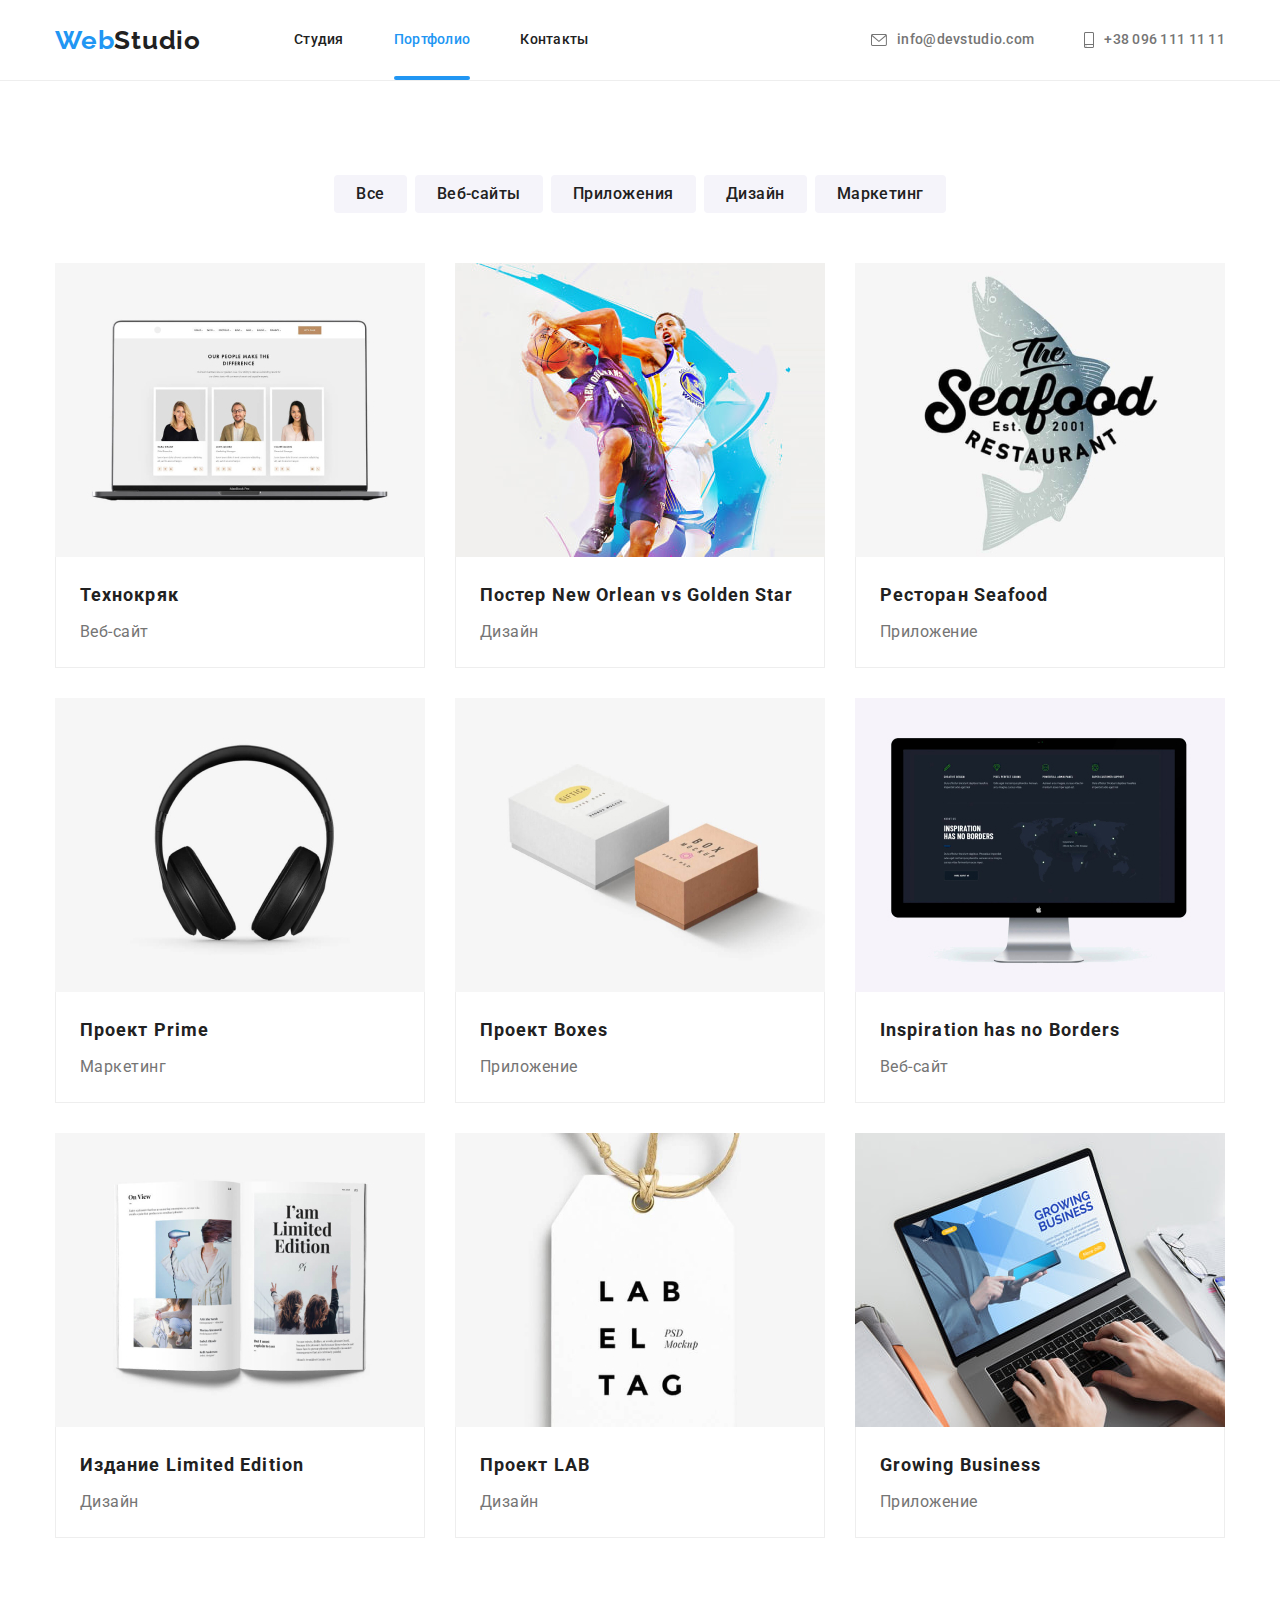
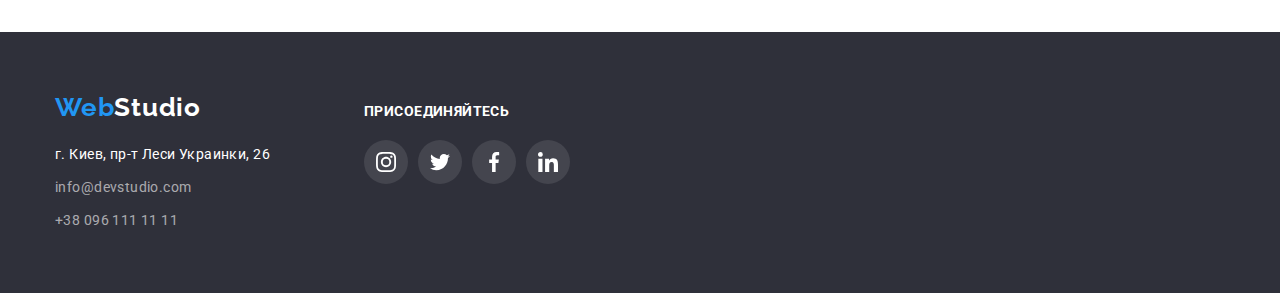
==== portfolio.html @ f7cdd2da "Start" ====
<!DOCTYPE html>
<html lang="ru">
  <head>
    <meta charset="UTF-8" />
    <meta http-equiv="X-UA-Compatible" content="IE=edge" />
    <meta name="viewport" content="width=device-width, initial-scale=1.0" />
    <title>Web Studio</title>
    <!--Project fonts-->
    <link rel="preconnect" href="https://fonts.googleapis.com" />
    <link rel="preconnect" href="https://fonts.gstatic.com" crossorigin />
    <link
      href="https://fonts.googleapis.com/css2?family=Raleway:wght@700&family=Roboto:wght@400;500;700;900&display=swap"
      rel="stylesheet"
    />
    <!--Normalize CSS-->
    <link
      href="https://cdnjs.cloudflare.com/ajax/libs/modern-normalize/1.1.0/modern-normalize.min.css"
      rel="stylesheet"
    />
    <!--Custom styles-->
    <link rel="stylesheet" href="./css/stylefile.css" />
  </head>

  <body>
    <!--Header website-->
    <header class="head-porflolio">
      <div class="container main-nav">
        <a href="./index.html" class="logo link"><span class="logo-first">Web</span>Studio</a>
        <nav class="navigator">
          <ul class="list navigator-list">
            <li class="navigator-list-sp"><a href="./index.html" class="nvitem link">Студия</a></li>
            <li class="navigator-list-sp">
              <a href="./portfolio.html" class="nvitem link current">Портфолио</a>
            </li>
            <li class="navigator-list-sp"><a href="" class="nvitem link">Контакты</a></li>
          </ul>
        </nav>
        <div class="contact-header">
          <a href="mailto:info@devstudio.com" class="hdcontact link">
            <svg class="contact-icon" width="16" height="12">
              <use href="./images/icons/icons.svg#icon-mail"></use>
            </svg>
            info@devstudio.com</a
          >
          <a href="tel:+380961111111" class="hdcontact link">
            <svg class="contact-icon" width="10" height="16">
              <use href="./images/icons/icons.svg#icon-smartphone"></use>
            </svg>
            +38 096 111 11 11
          </a>
        </div>
      </div>
    </header>
    <!--Our work-->
    <main>
      <section class="main">
        <div class="container">
          <h1 class="visually-hidden">Filter navigation</h1>
          <ul class="list filter-nav">
            <li class="filter-link"><button class="filter-button" type="button">Все</button></li>
            <li class="filter-link">
              <button class="filter-button" type="button">Веб-сайты</button>
            </li>
            <li class="filter-link">
              <button class="filter-button" type="button">Приложения</button>
            </li>
            <li class="filter-link"><button class="filter-button" type="button">Дизайн</button></li>
            <li class="filter-link">
              <button class="filter-button" type="button">Маркетинг</button>
            </li>
          </ul>
          <ul class="list container-portfolio">
            <li class="portfolio-link">
              <a href="#" class="our-work">
                <div class="hidden-image-text">
                  <img
                    class="image-portfolio"
                    src="./images/portfolio/texno-crak.jpg"
                    alt="texno-crak"
                    width="370"
                    height="294"
                  />
                  <p class="hidden-text">
                    Ресурс предлагает комплексные предложения с разным уровнем функционала и
                    сервисов. Все это позволит посетителю получить исчерпывающие сведения о компании
                    или частном лице.
                  </p>
                </div>
                <div class="portfolio-card">
                  <h2 class="work-title">Технокряк</h2>
                  <p class="work-text">Веб-сайт</p>
                </div>
              </a>
            </li>
            <li class="portfolio-link">
              <a href="#" class="our-work">
                <div class="hidden-image-text">
                  <img
                    class="image-portfolio"
                    src="./images/portfolio/poster-basketball.jpg"
                    alt="Poster-New-Orlean-vs-Golden-star"
                    width="370"
                    height="294"
                  />
                  <p class="hidden-text">
                    Ресурс предлагает комплексные предложения с разным уровнем функционала и
                    сервисов. Все это позволит посетителю получить исчерпывающие сведения о компании
                    или частном лице.
                  </p>
                </div>
                <div class="portfolio-card">
                  <h2 class="work-title">Постер New Orlean vs Golden Star</h2>
                  <p class="work-text">Дизайн</p>
                </div>
              </a>
            </li>
            <li class="portfolio-link">
              <a href="#" class="our-work">
                <div class="hidden-image-text">
                  <img
                    class="image-portfolio"
                    src="./images/portfolio/restoran-seafood.jpg"
                    alt="restoran-seafood"
                    width="370"
                    height="294"
                  />
                  <p class="hidden-text">
                    Ресурс предлагает комплексные предложения с разным уровнем функционала и
                    сервисов. Все это позволит посетителю получить исчерпывающие сведения о компании
                    или частном лице.
                  </p>
                </div>
                <div class="portfolio-card">
                  <h2 class="work-title">Ресторан Seafood</h2>
                  <p class="work-text">Приложение</p>
                </div>
              </a>
            </li>
            <li class="portfolio-link">
              <a href="#" class="our-work">
                <div class="hidden-image-text">
                  <img
                    class="image-portfolio"
                    src="./images/portfolio/proekt-prime.jpg"
                    alt="proekt-prime"
                    width="370"
                    height="294"
                  />
                  <p class="hidden-text">
                    Ресурс предлагает комплексные предложения с разным уровнем функционала и
                    сервисов. Все это позволит посетителю получить исчерпывающие сведения о компании
                    или частном лице.
                  </p>
                </div>
                <div class="portfolio-card">
                  <h2 class="work-title">Проект Prime</h2>
                  <p class="work-text">Маркетинг</p>
                </div>
              </a>
            </li>
            <li class="portfolio-link">
              <a href="#" class="our-work">
                <div class="hidden-image-text">
                  <img
                    class="image-portfolio"
                    src="./images/portfolio/proekt-boxes.jpg"
                    alt="proekt-boxes"
                    width="370"
                    height="294"
                  />
                  <p class="hidden-text">
                    Ресурс предлагает комплексные предложения с разным уровнем функционала и
                    сервисов. Все это позволит посетителю получить исчерпывающие сведения о компании
                    или частном лице.
                  </p>
                </div>
                <div class="portfolio-card">
                  <h2 class="work-title">Проект Boxes</h2>
                  <p class="work-text">Приложение</p>
                </div>
              </a>
            </li>
            <li class="portfolio-link">
              <a href="#" class="our-work">
                <div class="hidden-image-text">
                  <img
                    class="image-portfolio"
                    src="./images/portfolio/inspiration.jpg"
                    alt="inspiration-has-no-borders"
                    width="370"
                    height="294"
                  />
                  <p class="hidden-text">
                    Ресурс предлагает комплексные предложения с разным уровнем функционала и
                    сервисов. Все это позволит посетителю получить исчерпывающие сведения о компании
                    или частном лице.
                  </p>
                </div>
                <div class="portfolio-card">
                  <h2 class="work-title">Inspiration has no Borders</h2>
                  <p class="work-text">Веб-сайт</p>
                </div>
              </a>
            </li>
            <li class="portfolio-link">
              <a href="#" class="our-work">
                <div class="hidden-image-text">
                  <img
                    class="image-portfolio"
                    src="./images/portfolio/limited-edition.jpg"
                    alt="limited-edition"
                    width="370"
                    height="294"
                  />
                  <p class="hidden-text">
                    Ресурс предлагает комплексные предложения с разным уровнем функционала и
                    сервисов. Все это позволит посетителю получить исчерпывающие сведения о компании
                    или частном лице.
                  </p>
                </div>
                <div class="portfolio-card">
                  <h2 class="work-title">Издание Limited Edition</h2>
                  <p class="work-text">Дизайн</p>
                </div>
              </a>
            </li>
            <li class="portfolio-link">
              <a href="#" class="our-work">
                <div class="hidden-image-text">
                  <img
                    class="image-portfolio"
                    src="./images/portfolio/proekt-lab.jpg"
                    alt="proekt-lab"
                    width="370"
                    height="294"
                  />
                  <p class="hidden-text">
                    Ресурс предлагает комплексные предложения с разным уровнем функционала и
                    сервисов. Все это позволит посетителю получить исчерпывающие сведения о компании
                    или частном лице.
                  </p>
                </div>
                <div class="portfolio-card">
                  <h2 class="work-title">Проект LAB</h2>
                  <p class="work-text">Дизайн</p>
                </div>
              </a>
            </li>
            <li class="portfolio-link">
              <a href="#" class="our-work">
                <div class="hidden-image-text">
                  <img
                    class="image-portfolio"
                    src="./images/portfolio/growing-business.jpg"
                    alt="growing-business"
                    width="370"
                    height="294"
                  />
                  <p class="hidden-text">
                    Ресурс предлагает комплексные предложения с разным уровнем функционала и
                    сервисов. Все это позволит посетителю получить исчерпывающие сведения о компании
                    или частном лице.
                  </p>
                </div>
                <div class="portfolio-card">
                  <h2 class="work-title">Growing Business</h2>
                  <p class="work-text">Приложение</p>
                </div>
              </a>
            </li>
          </ul>
        </div>
      </section>
    </main>
    <!--Footer-->
    <footer class="footer">
      <div class="container footer-items">
        <div class="address-block">
          <a href="#" class="logo link"
            ><span class="logo-first">Web</span><span class="logo-second">Studio</span></a
          >
          <address class="address">
            <ul class="list">
              <li class="footer-link">
                <a
                  href="https://bit.ly/3pXMvUd"
                  target="_blank"
                  rel="noopener noreferrer nofollow"
                  class="footer-address link"
                  >г. Киев, пр-т Леси Украинки, 26</a
                >
              </li>
              <li class="footer-link">
                <a href="mailto:info@devstudio.com" class="footer-address-two link"
                  >info@devstudio.com</a
                >
              </li>
              <li class="footer-link">
                <a href="tel:+380961111111" class="footer-address-two link">+38 096 111 11 11</a>
              </li>
            </ul>
          </address>
        </div>
        <div>
          <h2 class="footer-header">Присоединяйтесь</h2>
          <ul class="footer-list list">
            <li class="social-list">
              <a href="#" class="footer-icon" aria-label="иконка instagram">
                <svg class="team-icon-logo" width="20" height="20">
                  <use href="./images/icons/icons.svg#icon-instagram"></use>
                </svg>
              </a>
            </li>
            <li class="social-list">
              <a href="#" class="footer-icon" aria-label="иконка instagram">
                <svg class="team-icon-logo" width="20" height="20">
                  <use href="./images/icons/icons.svg#icon-twitter"></use>
                </svg>
              </a>
            </li>
            <li class="social-list">
              <a href="#" class="footer-icon" aria-label="иконка instagram">
                <svg class="team-icon-logo" width="20" height="20">
                  <use href="./images/icons/icons.svg#icon-facebook"></use>
                </svg>
              </a>
            </li>
            <li class="social-list">
              <a href="#" class="footer-icon" aria-label="иконка instagram">
                <svg class="team-icon-logo" width="20" height="20">
                  <use href="./images/icons/icons.svg#icon-linkedin"></use>
                </svg>
              </a>
            </li>
          </ul>
        </div>
      </div>
    </footer>
  </body>
</html>
---- css/stylefile.css ----
:root {
    /*Font text*/
    --main-font:'roboto',sans-serif;
    /*Color text*/
    --main-color-text: #212121;
    --accent-color-text: #2196F3;
    --second-color-text: #757575;
    --three-color-text: #FFFFFF;
    /*Bg color*/
    --first-bg: #2F303A;
    --second-bg:#F5F4FA;
    --three-bg: rgba(255, 255, 255, 0.1);
    --four-bg: rgba(47, 48, 58, 0.8);
    --five-bg: rgba(33, 150, 243, 0.9);
    /*border color*/
    --first-bord: #EEEEEE;
    /*icon color*/
    --first-color-icon: #AFB1B8;
    /*modal window*/
    --modal-window-bg: rgba(0, 0, 0, 0.2);
}
body {
    font-family: var(--main-font);
    color: var(--main-color-text);
    font-size: 14px;
    line-height: 1.14;
    letter-spacing: 0.02em;
}
h1,h2,h3,h4,h5,h6,p {
    margin: 0;
}
.link {
    text-decoration: none;
}
.list {
    list-style: none;
    padding-left: 0;
    margin: 0;
}
.button {
    font-family: inherit;
    color: var(--three-color-text);
    background-color: var(--accent-color-text);
    font-weight: 700;
    font-size: 16px;
    line-height: 1.88;
    text-align: center;
    box-shadow: 0px 4px 4px rgba(0, 0, 0, 0.15);
    border: 0;
    letter-spacing: 0.06em;
    border-radius: 4px;
    cursor: pointer;
    padding: 10px 32px;
}
.button:hover,
.button:focus {
    cursor: pointer;
    background-color:  var(--accent-color-text);

    animation-name: animatebutton;
    animation-duration: 2000ms;
    animation-timing-function: cubic-bezier(0.4, 0, 0.2, 1);
    animation-delay: 250ms;
    animation-iteration-count: infinite;
   
}
.container {
    width: 1200px;
    margin-left: auto;
    margin-right: auto;
    padding-left: 15px;
    padding-right: 15px;
}
/*Header******************************************/
.logo {
    font-family: 'Raleway', sans-serif;
    font-weight: 700;
    font-size: 26px;
    line-height: 1.19;
    letter-spacing: 0.03em;
    color: var(--main-color-text);
    margin-right: 93px;

    animation-name: animatelogo;
    animation-duration: 3000ms;
    animation-timing-function: cubic-bezier(0.4, 0, 0.2, 1);
    animation-delay: 1000ms;
}

.logo>.logo-first {
    color: var(--accent-color-text);
}
.logo-second {
    color: var(--three-color-text) ;
}
.nvitem
 {
    font-weight: 500;
    color: var(--main-color-text);
    padding-top: 32px;
    padding-bottom: 32px;
    display: block;
    
    transition: color 250ms cubic-bezier(0.4, 0, 0.2, 1);
}
.nvitem:hover,
.nvitem:focus
 {
    color: var(--accent-color-text);
}

.current {
    color: var(--accent-color-text);
    position: relative;
}
.current::after {
    content: " ";

    display: block;
    height: 4px;
    width: 100%;
    position: absolute;
    bottom: 0;
    border-radius: 2px;

    background-color: var(--accent-color-text);
}
.hdcontact {
    font-weight: 500;
    color: var(--second-color-text);
    margin-right: 50px;
    display: flex;
    align-items:center;
    justify-content: center;
    padding-top: 32px;
    padding-bottom: 32px;

    transition: color 250ms cubic-bezier(0.4, 0, 0.2, 1);
}
.hdcontact:last-child {
    margin-right: 0;
}

.hdcontact:hover ,
.hdcontact:focus {
    color: var(--accent-color-text);

}

.navigator-list {
    display: flex;
    padding-left: 0;
    margin-top: 0;
    margin-bottom: 0;
}
.navigator-list>li {
    margin-right: 50px;
}
.navigator-list>li:last-child {
    margin-right: 0;
}
.main-nav {
    align-items: center;
    display: flex;
}
.contact-icon {
    margin-right: 10px;
    fill: currentColor;
}


/*Hero*******************/
.hero,
.footer {
    background-color: var(--first-bg);
}
.hero {
    padding-top: 200px;
    padding-bottom: 200px;
    text-align: center;
    background-image: linear-gradient(rgba(47, 48, 58, 0.4), rgba(47, 48, 58, 0.4)), url(../images/background/background-header.jpg);
    background-repeat: no-repeat;
    background-position: center;
    max-width: 1600px;
    height: 600px;
    background-size: cover;
    margin-left: auto;
    margin-right: auto;

}

.hero-block>.button {
    margin-left: auto;
    margin-right: auto;
    display: block;
}
.hero-block {
    margin-left: auto;
    margin-right: auto;
    padding-top: 200px;
    padding-bottom: 200px;
}
.hero-title {
    font-weight: 900;
    font-size: 44px;
    line-height: 1.36;
    text-align: center;
    letter-spacing: 0.06em;
    text-transform: uppercase;
    color: var(--three-color-text);
    width: 696px;
    margin-left: auto;
    margin-right: auto;
    margin-bottom: 30px;

}
.contact-header {
    margin-left: auto;
    display: flex;
}
/*What are we doing**************/
.what-are-we-doing>.dot-list {
    display: flex;
}
.section-what {
    padding-top: 94px;
    padding-bottom: 94px;
}
.section-foto {
    padding-bottom: 94px;
}
.img {
    display: block;
}
.visually-hidden {
    position: absolute;
    width: 1px;
    height: 1px;
    margin: -1px;
    border: 0;
    padding: 0;
    
    white-space: nowrap;
    clip-path: inset(100%);
    clip: rect(0 0 0 0);
    overflow: hidden;
  }
.dot-list-cards {
    margin-right: 30px;
}
.dot-list-cards:last-child {
    margin-right: 0;
}
.dot-list-img {
    margin-right: 30px;
    position: relative;
    text-align: center;
    
}
.dot-list-img:last-child {
    margin-right: 0;
}

.image-text {
    position: absolute;
    font-weight: 700;
    line-height: 1.14;
    letter-spacing: 0.03em;
    text-transform: uppercase;
    display: flex;
    justify-content: center;
    align-items: center;
    bottom: 0;
    left: 0;
    padding: 0;
    margin: 0;
    width: 100%;
    height: 70px;
    
    color: var(--three-color-text);

    background-color: var(--four-bg);
    
}
.wttitle {
    font-size: 14px;
    line-height: 1.14;
    font-weight: 700;
    letter-spacing: 0.03em;
    text-transform: uppercase;
    margin-bottom: 10px;
}
.wttext {
    font-weight: 400;
    line-height: 1.71;
    letter-spacing: 0.03em;
    color: var(--second-color-text);
}
.wttitle-two {
    font-weight: 700;
    font-size: 36px;
    line-height: 1.17;
    text-align: center;
    letter-spacing: 0.03em;
    color: var(--main-color-text);
    margin-bottom: 50px;
}
.quality {
    background-color: var(--second-bg);
    padding-left: 100px;
    padding-right: 100px;
    padding-top: 25px;
    padding-bottom: 25px;
    margin-bottom: 30px;
    border-radius: 4px;
}
.quality-icon {
    width: 70px;
    height: 70px;
}
/*Team***********************/
.team {
background-color: var(--second-bg);
padding-top: 94px;
padding-bottom: 94px;
}
.team-card {
    background-color: var(--three-color-text);
    box-shadow: 0px 1px 3px rgba(0, 0, 0, 0.12),
    0px 1px 1px rgba(0, 0, 0, 0.14),
    0px 2px 1px rgba(0, 0, 0, 0.2);
    border-radius: 0px 0px 4px 4px;
    width: 270px;
    margin-right: 30px;
}
.team-card-text {
    padding-top: 30px;
    padding-bottom: 30px;
}
.team .list {
    display: flex;
}
.filter>.list {
    display: flex;
}
.filter {
    margin-bottom: 50px;
}
.team-card:last-child {
    margin-right: 0;
}

.team-title {
    font-weight: 500;
    font-size: 16px;
    line-height: 1.19;
    text-align: center;
    letter-spacing: 0.03em;

    margin-bottom: 10px;
}
.team-text {
    font-size: 16px;
    line-height: 1.19;
    text-align: center;
    letter-spacing: 0.03em;
    color: var(--second-color-text);
    margin-bottom: 16px;
}
.social-icons {
    display: flex;
    justify-content: center;
    align-items: center;
}
.team-icon {
   width: 44px;
   height: 44px;
   display: flex;
   justify-content: center;
   align-items: center;
   fill: var(--first-color-icon);
   border-radius: 50%;

   transition: background-color 250ms cubic-bezier(0.4, 0, 0.2, 1),
   fill 250ms cubic-bezier(0.4, 0, 0.2, 1);
   
}
.team-icon:hover,
.team-icon:focus {
  background-color: var(--accent-color-text);
  fill: var(--three-color-text);
}
.social-list:not(:last-child) {
margin-right: 10px;
}
/*Clients********************/
.clients {
    padding-top: 94px;
    padding-bottom: 94px;
}
.clients-list {
    display: flex;
    justify-content: center;
    align-items: center;
}
.client-icon {
    width: 170px;
    height: 92px;
    border: 1px solid var(--first-color-icon);
    border-radius: 4px;
    display: flex;
    justify-content: center;
    align-items: center;
    fill: var(--first-color-icon);

    transition: fill 250ms cubic-bezier(0.4, 0, 0.2, 1),
    border 250ms cubic-bezier(0.4, 0, 0.2, 1);
}
.client-icon:hover,
.client-icon:focus {
    border: 1px solid var(--accent-color-text);
    fill: var(--accent-color-text);
}
.client-icon:not(:last-child) {
    margin-right: 30px;
}
.client-icon-link:hover,
.client-icon-link:focus {

fill: var(--accent-color-text);
}
.logo-client {
    width: 106px;
    height: 60px;
}


/*Footer*****************/
.footer {
    padding-top:60px ;
    padding-bottom: 60px;
}
.footer-items {
    display: flex;
    align-items: baseline;
}
.footer-address {
line-height: 1.71;
letter-spacing: 0.03em;
color: var(--three-color-text);
font-style: normal;
transition: color 250ms cubic-bezier(0.4, 0, 0.2, 1);
}
.footer-address:hover,
.footer-address:focus {
color: var(--accent-color-text);
}
.footer-address-two {
    line-height: 1.71;
    letter-spacing: 0.03em;
    color: rgba(255, 255, 255, 0.6);
    font-style: normal;
    transition: color 250ms cubic-bezier(0.4, 0, 0.2, 1);
}
.footer-address-two:hover,
.footer-address-two:focus {
color: var(--accent-color-text);
}

.address {
margin-top: 20px;
}
.footer-link {
    margin-bottom: 9px;
}
.footer-link:last-child {
    margin-bottom: 0;
}
.address-block {
    margin-right: 70px;
}
.footer-header {
    text-transform: uppercase;
    font-weight: 700;
    font-size: 14px;
    line-height: 1.14;
    letter-spacing: 0.03em;
    color: var(--three-color-text);
    margin-bottom: 20px;
}
.footer-list {
    display: flex;
}
.footer-icon {
    width: 44px;
    height: 44px;
    display: flex;
    justify-content: center;
    align-items: center;
    fill: var(--three-color-text);
    background-color: var(--three-bg);
    border-radius: 50%;

    transition: background-color 250ms cubic-bezier(0.4, 0, 0.2, 1);
}
.footer-icon:hover,
.footer-icon:focus {
    background-color: var(--accent-color-text);
    cursor: pointer;
}
/*.footer-block {
    margin-left: auto;
    margin-right: auto;
    width: 1200px;
    padding-left: 15px;
    padding-right: 15px;
    padding-top: 60px;
    padding-bottom: 60px;
}*/

 /*Portfolio************************/
 .head-porflolio {
    border-bottom: 1px solid var(--first-bord);
 }
.main {
    padding-top: 94px;
    padding-bottom: 94px;
}
 .filter-button {
    background-color: var(--second-bg);
    cursor: pointer;
    font-weight: 500;
    font-size: 16px;
    line-height: 1.62;
    text-align: center;
    letter-spacing: 0.03em;
    color: var(--main-color-text);
    font-family: inherit;

    border: 0;
    border-radius: 4px;
    padding: 6px 22px;

    transition: background-color 250ms cubic-bezier(0.4, 0, 0.2, 1),
    color 250ms cubic-bezier(0.4, 0, 0.2, 1),
    box-shadow 250ms cubic-bezier(0.4, 0, 0.2, 1);

  }

.filter-button:hover,
.filter-button:focus {
    background-color: var(--accent-color-text);
    color: var(--three-color-text);
    box-shadow: 0px 3px 1px rgba(0, 0, 0, 0.1), 0px 1px 2px rgba(0, 0, 0, 0.08), 0px 2px 2px rgba(0, 0, 0, 0.12);

    
}

.filter-link {
  margin-right: 8px;
}
.filter-link:last-child {
    margin-right: 0;
}
.center {
    justify-content:center;
}
.work-title {
    font-weight: 700;
    font-size: 18px;
    line-height: 2;
    letter-spacing: 0.06em;
    color: var(--main-color-text);
    margin-bottom: 4px;
}
.work-text {
    font-size: 16px;
    line-height: 1.88;
    letter-spacing: 0.03em;
    color: var(--second-color-text);
}
.container-portfolio {
    display: flex;
    margin-left: auto;
    margin-right: auto;
    flex-wrap: wrap;
}
.portfolio-link {
    margin-right: 30px;
    margin-bottom: 30px;

    
}
.portfolio-link:nth-child(3n) {
    margin-right: 0;
}
.portfolio-link:nth-last-child(-n+3) {
    margin-bottom: 0;
}
.portfolio-card {
    border: 1px solid var(--first-bord);
    border-top: none;
    padding: 20px 24px;
}
.image-portfolio {
    display: block;
    
}
.filter-nav {
    display: flex;
    justify-content:center;
    margin-bottom: 50px;
}
.our-work {
    text-decoration: none;
    display: block;
    transition: box-shadow 250ms cubic-bezier(0.4, 0, 0.2, 1);
}
.our-work:hover,
.our-work:focus {
    box-shadow: 0px 1px 1px rgba(0, 0, 0, 0.12), 0px 4px 4px rgba(0, 0, 0, 0.06), 1px 4px 6px rgba(0, 0, 0, 0.16);
}
.hidden-text {
  position: absolute;
  top:0;
  left:0;
  width: 100%;
  height: 294px;

  display: flex;
  justify-content: center;
  align-items: center;

  padding: 63px 24px;

 font-family: 'Roboto';
 font-size: 18px;
 line-height: 1.56;
 letter-spacing: 0.03em;
background-color: var(--five-bg);
color: var(--three-color-text);
transform: translateY(101%);
transition: transform 250ms cubic-bezier(0.4, 0, 0.2, 1);

}
.our-work:hover .hidden-text,
.our-work:focus .hidden-text {
    transform: translateY(0);
}
.hidden-image-text {
    overflow: hidden;
    position: relative;
}
/*Modal window*/
.backdrop {
    position: fixed;
    top: 0;
    left: 0;
    width: 100%;
    height: 100%;
    background-color: var(--modal-window-bg);


    transition: opacity 250ms cubic-bezier(0.4, 0, 0.2, 1);
    
}
.backdrop.is-hidden {
    opacity: 0;
    pointer-events: none;
}
.modal {
    position: absolute;
    top: 50%;
    left: 50%;
    transform: translate(-50%, -50%);

    min-height: 581px;
    min-width: 528px;

    background-color: var(--three-color-text);
    box-shadow: 0px 1px 3px rgba(0, 0, 0, 0.12), 0px 1px 1px rgba(0, 0, 0, 0.14), 0px 2px 1px rgba(0, 0, 0, 0.2);
    border-radius: 4px;
    
    animation-name: animatemodal;
    animation-duration: 3000ms;
    animation-timing-function: cubic-bezier(0.4, 0, 0.2, 1);
    animation-delay: 250ms;
    animation-iteration-count: 3;

   

    

}
.modal-btn {
    position: absolute;
    top: 8px;
    right: 8px;
    cursor: pointer;

    border: 1px solid rgba(0, 0, 0, 0.1);
    background-color: transparent;
    border-radius: 50%;
    width: 30px;
    height: 30px;

    display: flex;
    justify-content: center;
    align-items: center;

    padding: 0;
}
/*Animation*/
@keyframes animatemodal {
    0% {
        transform: translate(-50%, -50%) scale(1) ;
    }

    50% {
        transform: translate(-50%, -50%) scale(1.1) ;
    }

    100% {
        transform: translate(-50%, -50%) scale(1) ;
    }
}

@keyframes animatelogo {
    0% {
        transform: scale(1) ;
    }

    50% {
        transform: scale(1.2) ;
    }

    100% {
        transform: scale(1) ;
    }
}

@keyframes animatebutton {
    0% {
        transform: rotate(0) ;
    }

    25% {
        transform: rotate(10deg) ;
    }
    50% {
        transform: rotate(0) ;
    }
    75% {
        transform: rotate(-10deg)
    }
    100% {
        transform: rotate(0) ;
    }
}
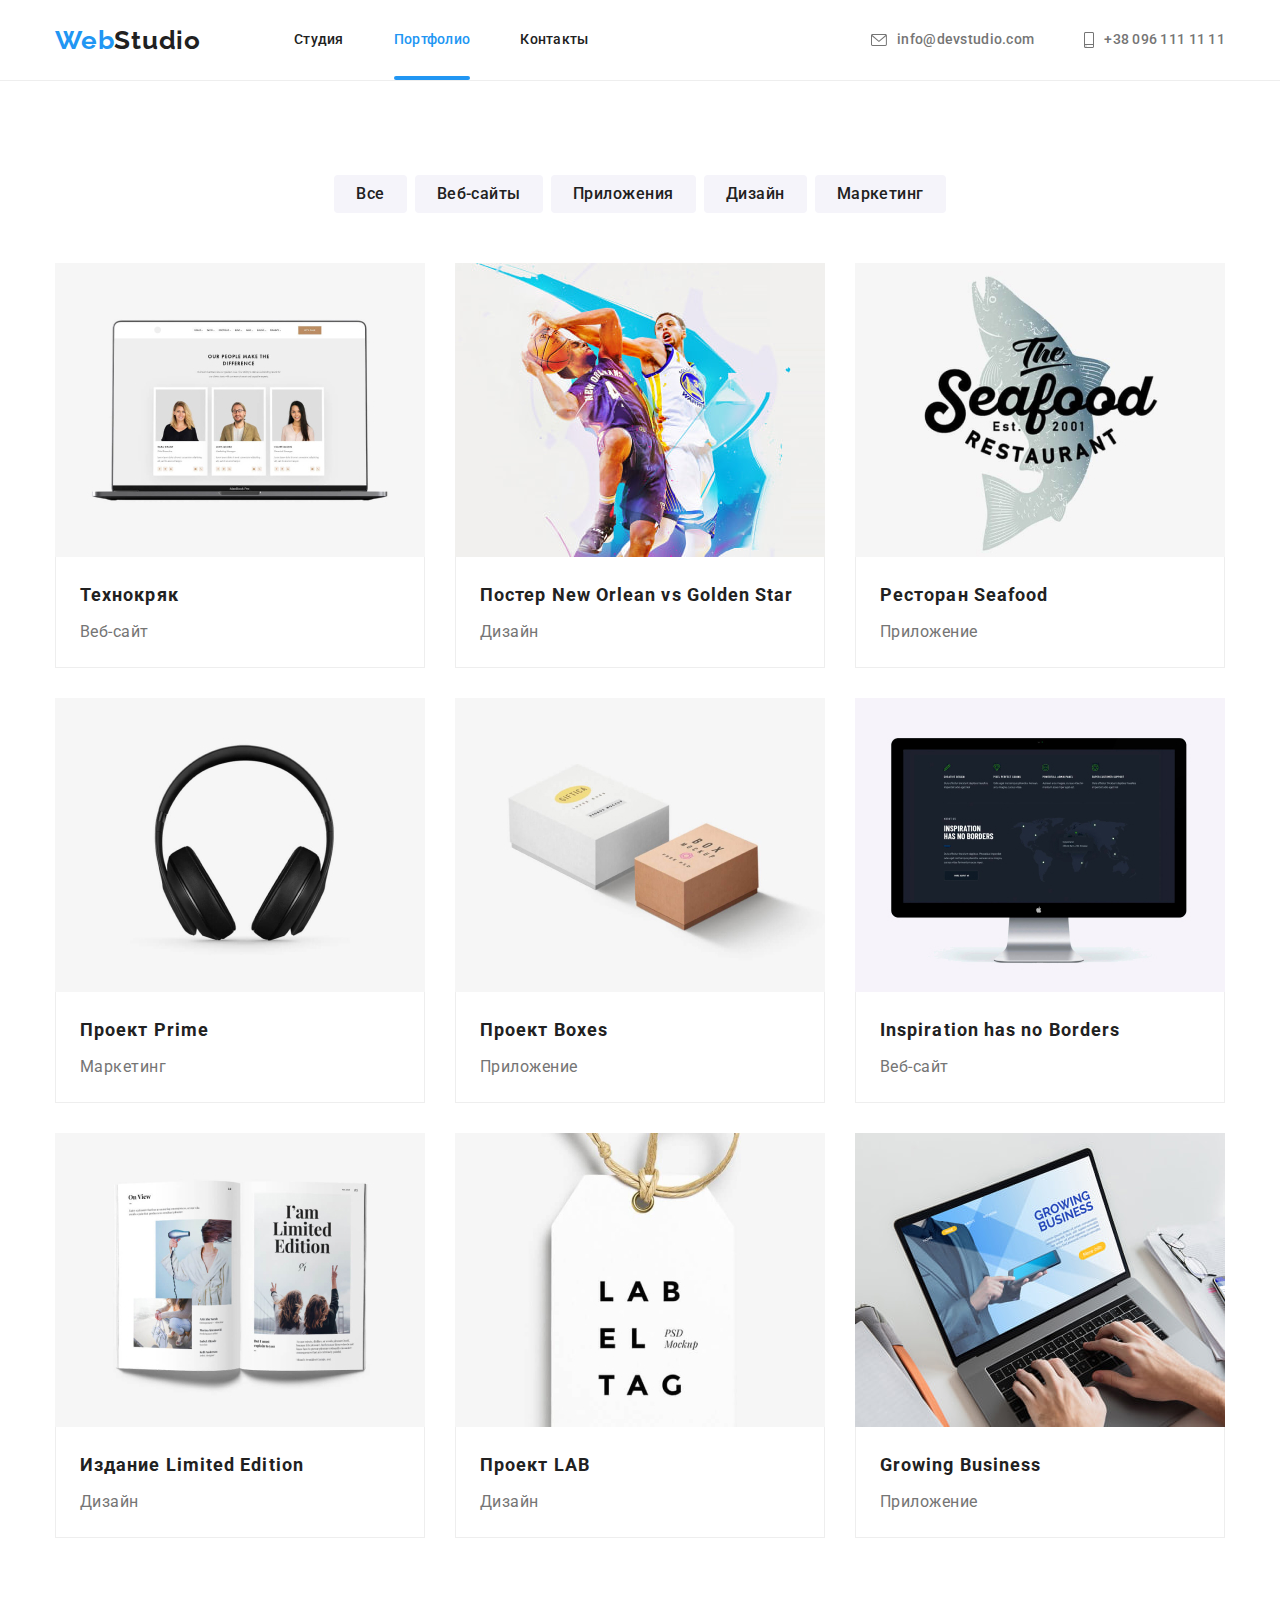
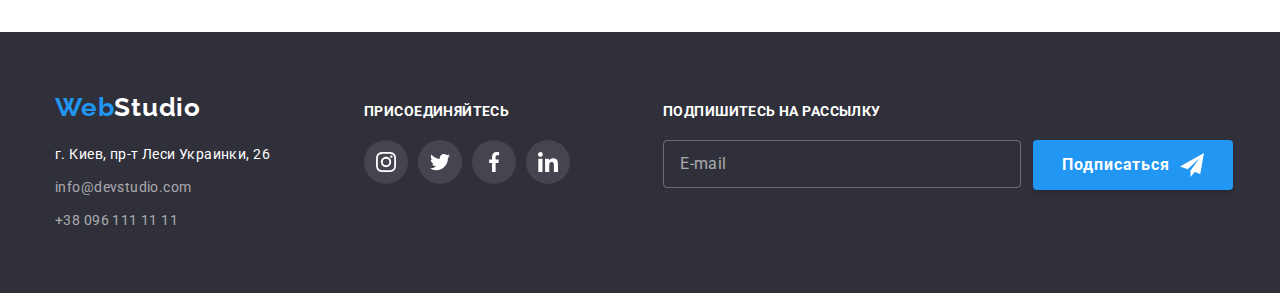
==== commit 03fd2638: "Add form modal+footer" ====
--- a/portfolio.html
+++ b/portfolio.html
@@ -301,38 +301,51 @@
             </ul>
           </address>
         </div>
-        <div>
+        <div class="join-group">
           <h2 class="footer-header">Присоединяйтесь</h2>
           <ul class="footer-list list">
             <li class="social-list">
-              <a href="#" class="footer-icon" aria-label="иконка instagram">
-                <svg class="team-icon-logo" width="20" height="20">
-                  <use href="./images/icons/icons.svg#icon-instagram"></use>
-                </svg>
-              </a>
-            </li>
+                  <a href="#" class="footer-icon" aria-label="иконка instagram">
+                  <svg class="team-icon-logo" width="20" height="20">
+                    <use href="./images/icons/icons.svg#icon-instagram"></use>
+                  </svg>
+                  </a>
+                </li>
             <li class="social-list">
               <a href="#" class="footer-icon" aria-label="иконка instagram">
-                <svg class="team-icon-logo" width="20" height="20">
-                  <use href="./images/icons/icons.svg#icon-twitter"></use>
-                </svg>
-              </a>
+                  <svg class="team-icon-logo" width="20" height="20">
+                    <use href="./images/icons/icons.svg#icon-twitter"></use>
+                  </svg>
+                  </a>
             </li>
             <li class="social-list">
               <a href="#" class="footer-icon" aria-label="иконка instagram">
-                <svg class="team-icon-logo" width="20" height="20">
-                  <use href="./images/icons/icons.svg#icon-facebook"></use>
-                </svg>
-              </a>
+                  <svg class="team-icon-logo" width="20" height="20">
+                    <use href="./images/icons/icons.svg#icon-facebook"></use>
+                  </svg>
+                  </a>
             </li>
             <li class="social-list">
               <a href="#" class="footer-icon" aria-label="иконка instagram">
-                <svg class="team-icon-logo" width="20" height="20">
-                  <use href="./images/icons/icons.svg#icon-linkedin"></use>
-                </svg>
-              </a>
+                  <svg class="team-icon-logo" width="20" height="20">
+                    <use href="./images/icons/icons.svg#icon-linkedin"></use>
+                  </svg>
+                  </a>
             </li>
           </ul>
+        </div>
+        <div class="subscribe-group">
+        <h2 class="footer-header">Подпишитесь на рассылку</h2>
+        <form class="footer-form">
+          <label>
+            <input class="mail-subscribe" type="mail" name="mail-subscribe" placeholder="E-mail">
+          </label>
+          <button class="subscribe-btn" type="submit"><span class="
+            subscribe-text">Подписаться</span>
+            <svg width="24" height="24">
+             <use href="./images/icons/icons.svg#icon-send"></use>
+          </svg></button>
+        </form>
         </div>
       </div>
     </footer>
--- a/css/stylefile.css
+++ b/css/stylefile.css
@@ -518,6 +518,68 @@
     padding-bottom: 60px;
 }*/
 
+.join-group {
+    margin-right: 93px;
+}
+
+.footer-form {
+    display: flex;
+}
+
+.mail-subscribe {
+    padding-left: 16px;
+    padding-right: 16px;
+    padding-top: 15px;
+    padding-bottom: 15px;
+    width: 358px;
+    margin-right: 12px;
+
+    background-color: transparent;
+
+    border: 1px solid rgba(255, 255, 255, 0.3);
+    border-radius: 4px;
+    outline: transparent;
+
+    color: var(--three-color-text);
+}
+
+.mail-subscribe::placeholder {
+font-size: 16px;
+line-height: 1.25;
+letter-spacing: 0.03em;
+
+color: rgba(255, 255, 255, 0.6);
+
+}
+
+.subscribe-btn {
+    display: flex;
+    justify-content: center;
+    align-items: center;
+    width: 200px;
+
+    font-family: inherit;
+    font-weight: 700;
+    font-size: 16px;
+    line-height: 1.88;
+    text-align: center;
+
+    box-shadow: 0px 4px 4px rgba(0, 0, 0, 0.15);
+    border: 0;
+    letter-spacing: 0.06em;
+
+    border-radius: 4px;
+    cursor: pointer;
+    padding-top: 10px;
+    padding-bottom: 10px;
+    color: var(--three-color-text);
+    background-color: var(--accent-color-text);
+}
+
+.subscribe-text {
+    margin-right: 10px;
+}
+
  /*Portfolio************************/
  .head-porflolio {
     border-bottom: 1px solid var(--first-bord);
@@ -651,7 +713,7 @@
     overflow: hidden;
     position: relative;
 }
-/*Modal window*/
+/*Modal window************************************/
 .backdrop {
     position: fixed;
     top: 0;
@@ -668,13 +730,14 @@
     opacity: 0;
     pointer-events: none;
 }
+
 .modal {
     position: absolute;
     top: 50%;
     left: 50%;
     transform: translate(-50%, -50%);
-
-    min-height: 581px;
+    padding: 40px;
+
     min-width: 528px;
 
     background-color: var(--three-color-text);
@@ -684,12 +747,8 @@
     animation-name: animatemodal;
     animation-duration: 3000ms;
     animation-timing-function: cubic-bezier(0.4, 0, 0.2, 1);
-    animation-delay: 250ms;
-    animation-iteration-count: 3;
-
-   
-
-    
+    animation-delay: 1000ms;
+    animation-iteration-count: 1;
 
 }
 .modal-btn {
@@ -710,6 +769,10 @@
 
     padding: 0;
 }
+.modal-btn:focus .close-icon,
+.modal-btn:hover .close-icon {
+    fill: var(--accent-color-text);
+}
 /*Animation*/
 @keyframes animatemodal {
     0% {
@@ -756,4 +819,175 @@
     100% {
         transform: rotate(0) ;
     }
+}
+/*Modal form*****************************/
+
+.modal-header {
+    display: block;
+    margin-bottom: 12px;
+
+    font-weight: 700;
+    font-size: 20px;
+    line-height: 1.15;
+    text-align: center;
+    letter-spacing: 0.03em;
+
+}
+
+.form-group,
+.comment-group,
+.form-policy-group {
+display: block;
+
+}
+
+.form-group {
+position: relative;
+margin-bottom: 10px;
+
+}
+
+.form-input:focus {
+    border: 1px solid var(--accent-color-text);
+}
+.form-input:focus + .input-icon {
+    fill: var(--accent-color-text);
+}
+
+
+.comment-group {
+    margin-bottom: 20px;
+    }
+
+.form-policy-group {
+    margin-bottom: 30px;
+}
+
+.form-label {
+display: block;
+font-family: 'Roboto';
+font-size: 12px;
+line-height: 1.17;
+margin-bottom: 4px;
+
+letter-spacing: 0.01em;
+
+color: var(--second-color-text);
+}
+
+.form-input {
+    width: 100%;
+
+    padding: 12px ;
+    padding-left: 42px;
+    border-radius: 4px;
+    border: 1px solid rgba(33, 33, 33, 0.2);
+
+    outline: transparent;
+}
+
+.input-icon {
+    position: absolute;
+    bottom: 12px;
+    left: 12px;
+}
+.custom-checkbox {
+    width: 16px;
+    height: 15px;
+    display: flex;
+    justify-content: center;
+    align-items: center;
+    margin-right: 7px;
+
+    outline: 2px solid var(--main-color-text) ;
+    outline-offset: -2px;
+    border-radius: 2px;
+
+    transition: background-color 300ms ease-in,
+    outline 300ms ease-in;
+}
+.checkbox:checked + .custom-checkbox {
+background-color: var(--accent-color-text);
+outline: transparent;
+}
+
+.custom-checkbox-icon {
+opacity: 0;
+
+transition: opacity 300ms ease-in;
+}
+
+.checkbox:checked + .custom-checkbox .custom-checkbox-icon {
+opacity: 1;
+}
+.form-policy-group {
+    display: flex;
+    align-items: center;
+    justify-content: center;
+}
+
+.text-terms {
+font-family: 'Roboto';
+font-size: 14px;
+line-height: 1.71;
+letter-spacing: 0.03em;
+color: var(--second-color-text);
+}
+
+.comment-area {
+    padding-left: 16px;
+    padding-right: 16px;
+    padding-top: 12px;
+    padding-bottom: 12px;
+    width: 100%;
+
+    resize: none;
+
+    border-radius: 4px;
+    border: 1px solid rgba(33, 33, 33, 0.2);
+
+    outline: transparent;
+   
+}
+.comment-area::placeholder {
+    font-family: 'Roboto';
+    font-size: 12px;
+    line-height: 1.17;
+    letter-spacing: 0.01em;
+    
+    color: rgba(117, 117, 117, 0.5);
+}
+
+.link-modal {
+    color: var(--accent-color-text);
+}
+
+.submit-btn {
+    display: flex;
+    justify-content: center;
+    align-items: center;
+    width: 200px;
+
+    font-family: inherit;
+    font-weight: 700;
+    font-size: 16px;
+    line-height: 1.88;
+    text-align: center;
+
+    box-shadow: 0px 4px 4px rgba(0, 0, 0, 0.15);
+    border: 0;
+    letter-spacing: 0.06em;
+
+    border-radius: 4px;
+    cursor: pointer;
+    padding: 10px;
+    color: var(--three-color-text);
+    background-color: var(--accent-color-text);
+}
+
+.submit-group {
+    width: 100%;
+    display: flex;
+    justify-content: center;
+    align-items: center;
 }